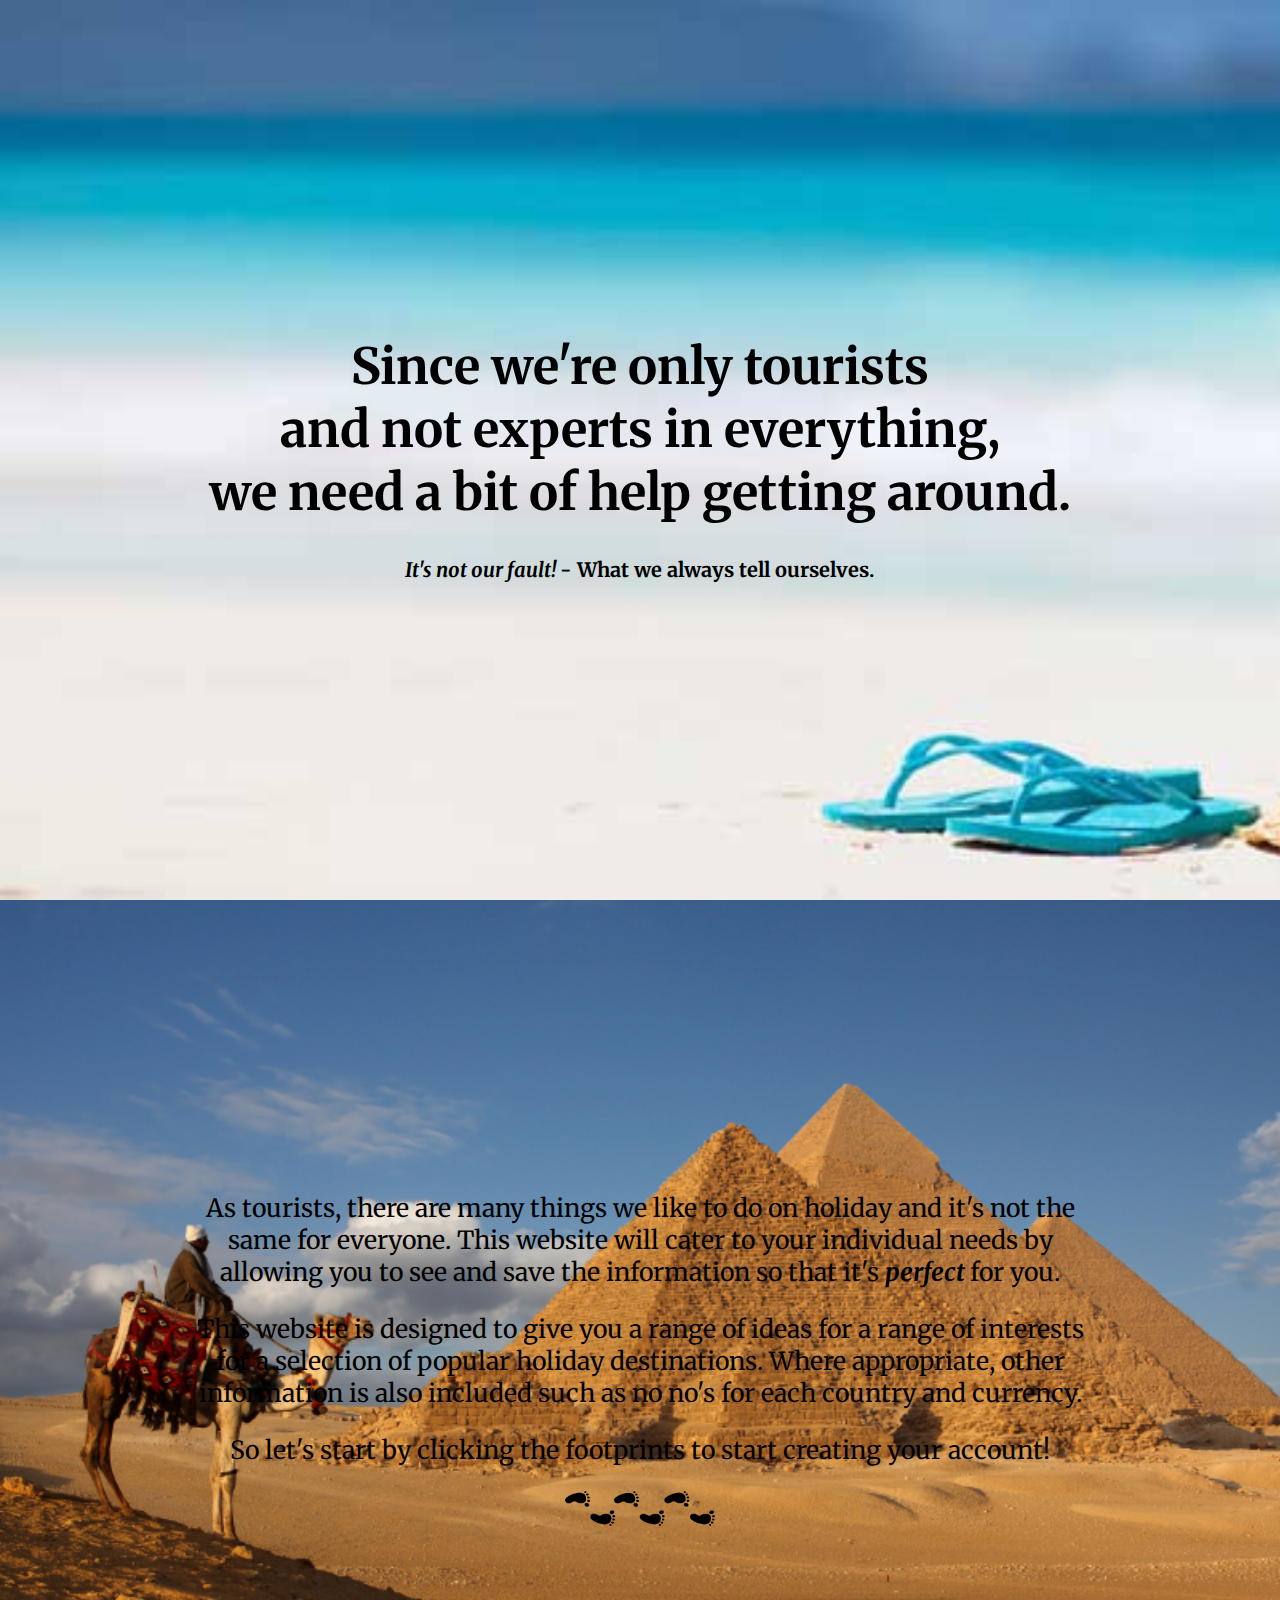
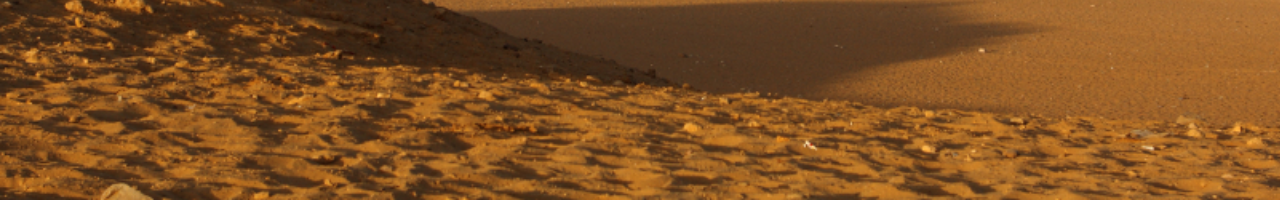
==== index.html @ 4fb00bb4 "Renamed Intro page" ====
<!DOCTYPE html>

<html>

<head>
	<title> Welcome Tourists!</title>
		<link href="IntroPage.css" type="text/css" rel="stylesheet">
		<link href="https://fonts.googleapis.com/css?family=Merriweather" rel="stylesheet">
</head>

<body>

	<div class="div1">

		<div class="centeralign">

			<h1 class="h1font" align="center"> Since we're only tourists </br> and not experts in everything, <br> we need a bit of help getting around. </h1>

			<h2 class="h2font" align="center"> <em> It's not our fault! </em> - What we always tell ourselves. </h2>

		</div>

	</div>

	<div class="div2" align="center">

		<div class="centeralign p">

			<p> As tourists, there are many things we like to do on holiday and it's not the same for everyone. This website will cater to your individual needs by allowing you to see and save the information so that it's <i> <b> perfect </i> </b> for you. </p>

			<p> This website is designed to give you a range of ideas for a range of interests for a selection of popular holiday destinations. Where appropriate, other information is also included such as no no's for each country and currency. </p>

			<p> So let's start by clicking the footprints to start creating your account! </p>

			<input type="image" name="footprints" src="footprintbutton.png" onclick="window.location.href='MakeAccount.html'" width="150px">

		</div>

	</div>

</body>

</html>
---- IntroPage.css ----
html, body {
	margin: 0;
	padding: 0;
}

body {
	font-family: Merriweather;
}

.h1font {
	font-size: 50px;
	font-family: Merriweather;
}

.h2font {
	font-size: 20px;
	font-family: Merriweather;
}

.p {
	font-size: 25px;
	width: 70%;
	margin: 0 auto;
	font-family: Merriweather;
}

.buttonp {
	font-size: 18px;
}

.div1 {
	background: url("beach1.jpg");
	background-repeat: no-repeat;
	background-attachment: scroll;
	background-size: cover;
	height: 100vh;
	width: 100%;
	display: flex;
	justify-content: center;
}

.div2 {
	background-image: url(desert.jpg);
	background-repeat: no-repeat;
	background-attachment: scroll;
	background-size: cover;
	height: 100vh;
	width: 100%;
	display: flex;
	justify-content: center;
}

.centeralign {
	align-self: center;
}
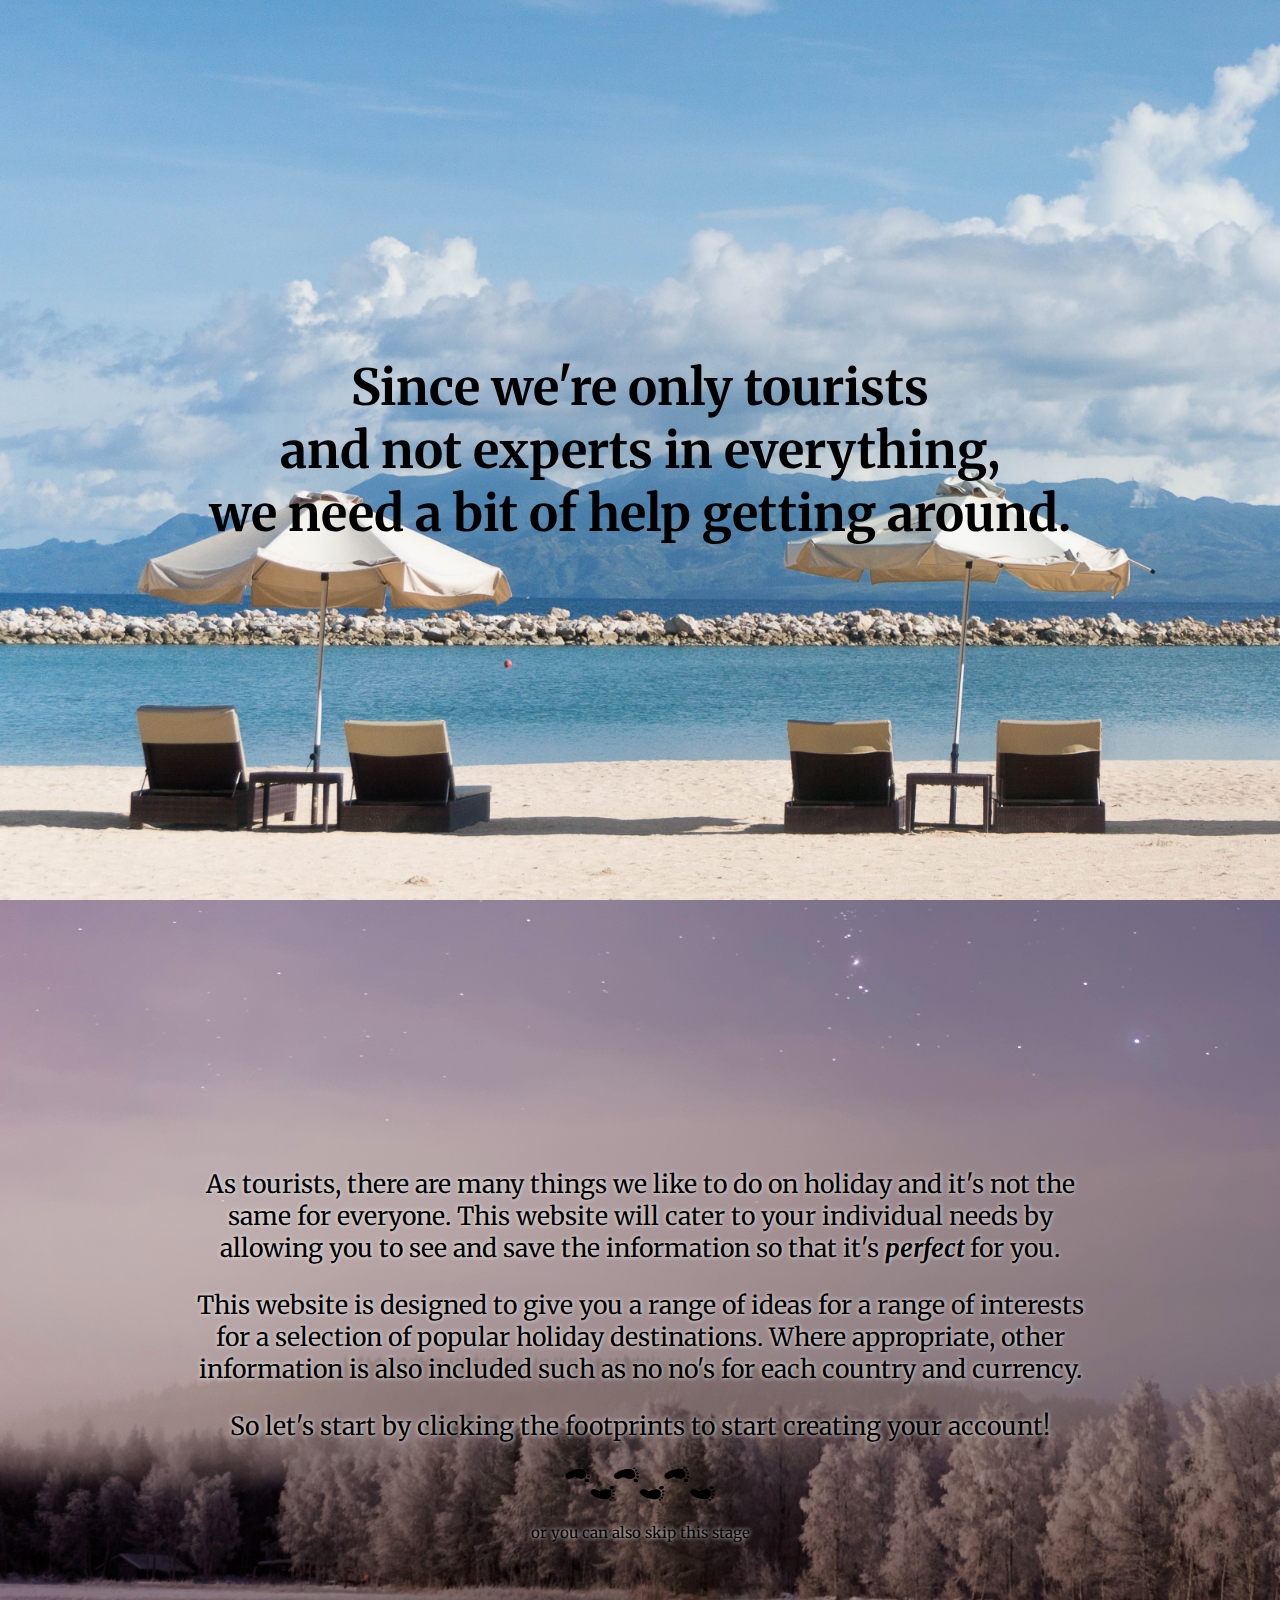
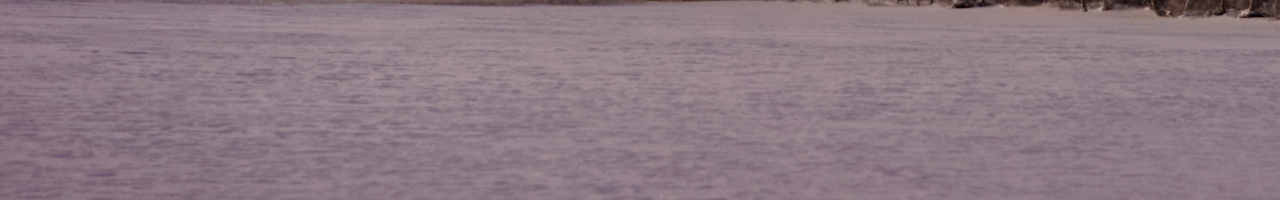
==== commit e381eaee: "Changed intro page about" ====
--- a/index.html
+++ b/index.html
@@ -16,8 +16,6 @@
 
 			<h1 class="h1font" align="center"> Since we're only tourists </br> and not experts in everything, <br> we need a bit of help getting around. </h1>
 
-			<h2 class="h2font" align="center"> <em> It's not our fault! </em> - What we always tell ourselves. </h2>
-
 		</div>
 
 	</div>
@@ -34,6 +32,8 @@
 
 			<input type="image" name="footprints" src="footprintbutton.png" onclick="window.location.href='MakeAccount.html'" width="150px">
 
+			<p class="skip"> or you can also <a href="Mainpage.html" class="skiplink"> skip </a> this stage </p>
+
 		</div>
 
 	</div>
--- a/IntroPage.css
+++ b/IntroPage.css
@@ -12,16 +12,13 @@
 	font-family: Merriweather;
 }
 
-.h2font {
-	font-size: 20px;
-	font-family: Merriweather;
-}
-
 .p {
 	font-size: 25px;
 	width: 70%;
 	margin: 0 auto;
 	font-family: Merriweather;
+	text-shadow: 0px 0px 4px #fff;
+
 }
 
 .buttonp {
@@ -29,7 +26,7 @@
 }
 
 .div1 {
-	background: url("beach1.jpg");
+	background: url(beach.jpg);
 	background-repeat: no-repeat;
 	background-attachment: scroll;
 	background-size: cover;
@@ -40,7 +37,7 @@
 }
 
 .div2 {
-	background-image: url(desert.jpg);
+	background-image: url(snow.jpg);
 	background-repeat: no-repeat;
 	background-attachment: scroll;
 	background-size: cover;
@@ -53,3 +50,16 @@
 .centeralign {
 	align-self: center;
 }
+
+.skip {
+	font-size: 15px;
+}
+
+.skiplink {
+	color: #000000;
+	text-decoration: none;
+}
+
+a:hover {
+	text-decoration: underline;
+}
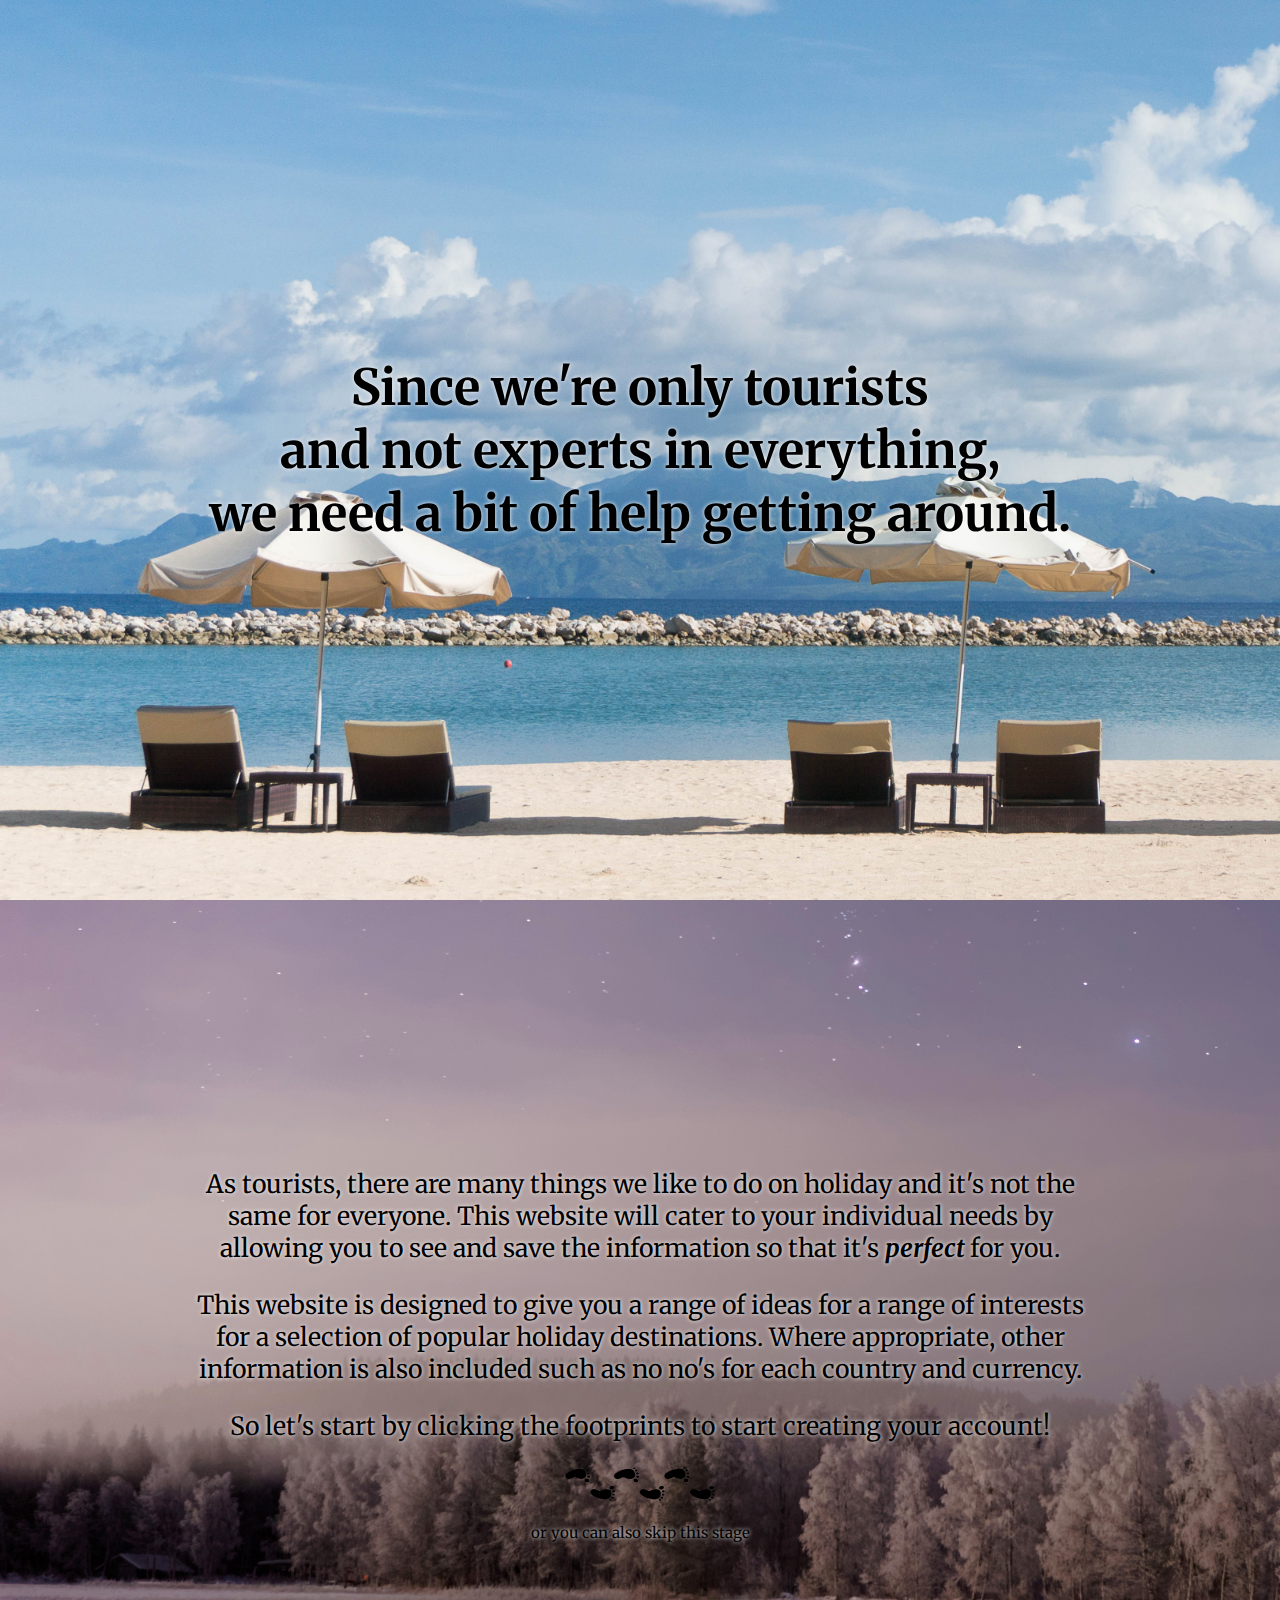
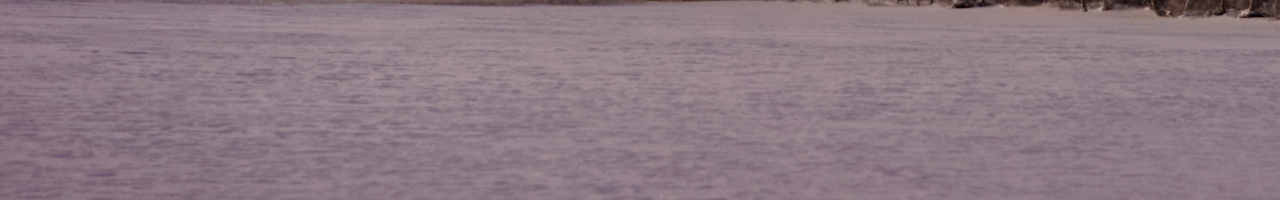
==== commit b86354fa: "Fixed link" ====
--- a/index.html
+++ b/index.html
@@ -32,7 +32,7 @@
 
 			<input type="image" name="footprints" src="footprintbutton.png" onclick="window.location.href='MakeAccount.html'" width="150px">
 
-			<p class="skip"> or you can also <a href="Mainpage.html" class="skiplink"> skip </a> this stage </p>
+			<p class="skip"> or you can also <a href="MainPage.html" class="skiplink"> skip </a> this stage </p>
 
 		</div>
 
--- a/IntroPage.css
+++ b/IntroPage.css
@@ -10,6 +10,7 @@
 .h1font {
 	font-size: 50px;
 	font-family: Merriweather;
+	text-shadow: 0px 0px 4px #fff;
 }
 
 .p {
@@ -18,7 +19,6 @@
 	margin: 0 auto;
 	font-family: Merriweather;
 	text-shadow: 0px 0px 4px #fff;
-
 }
 
 .buttonp {
